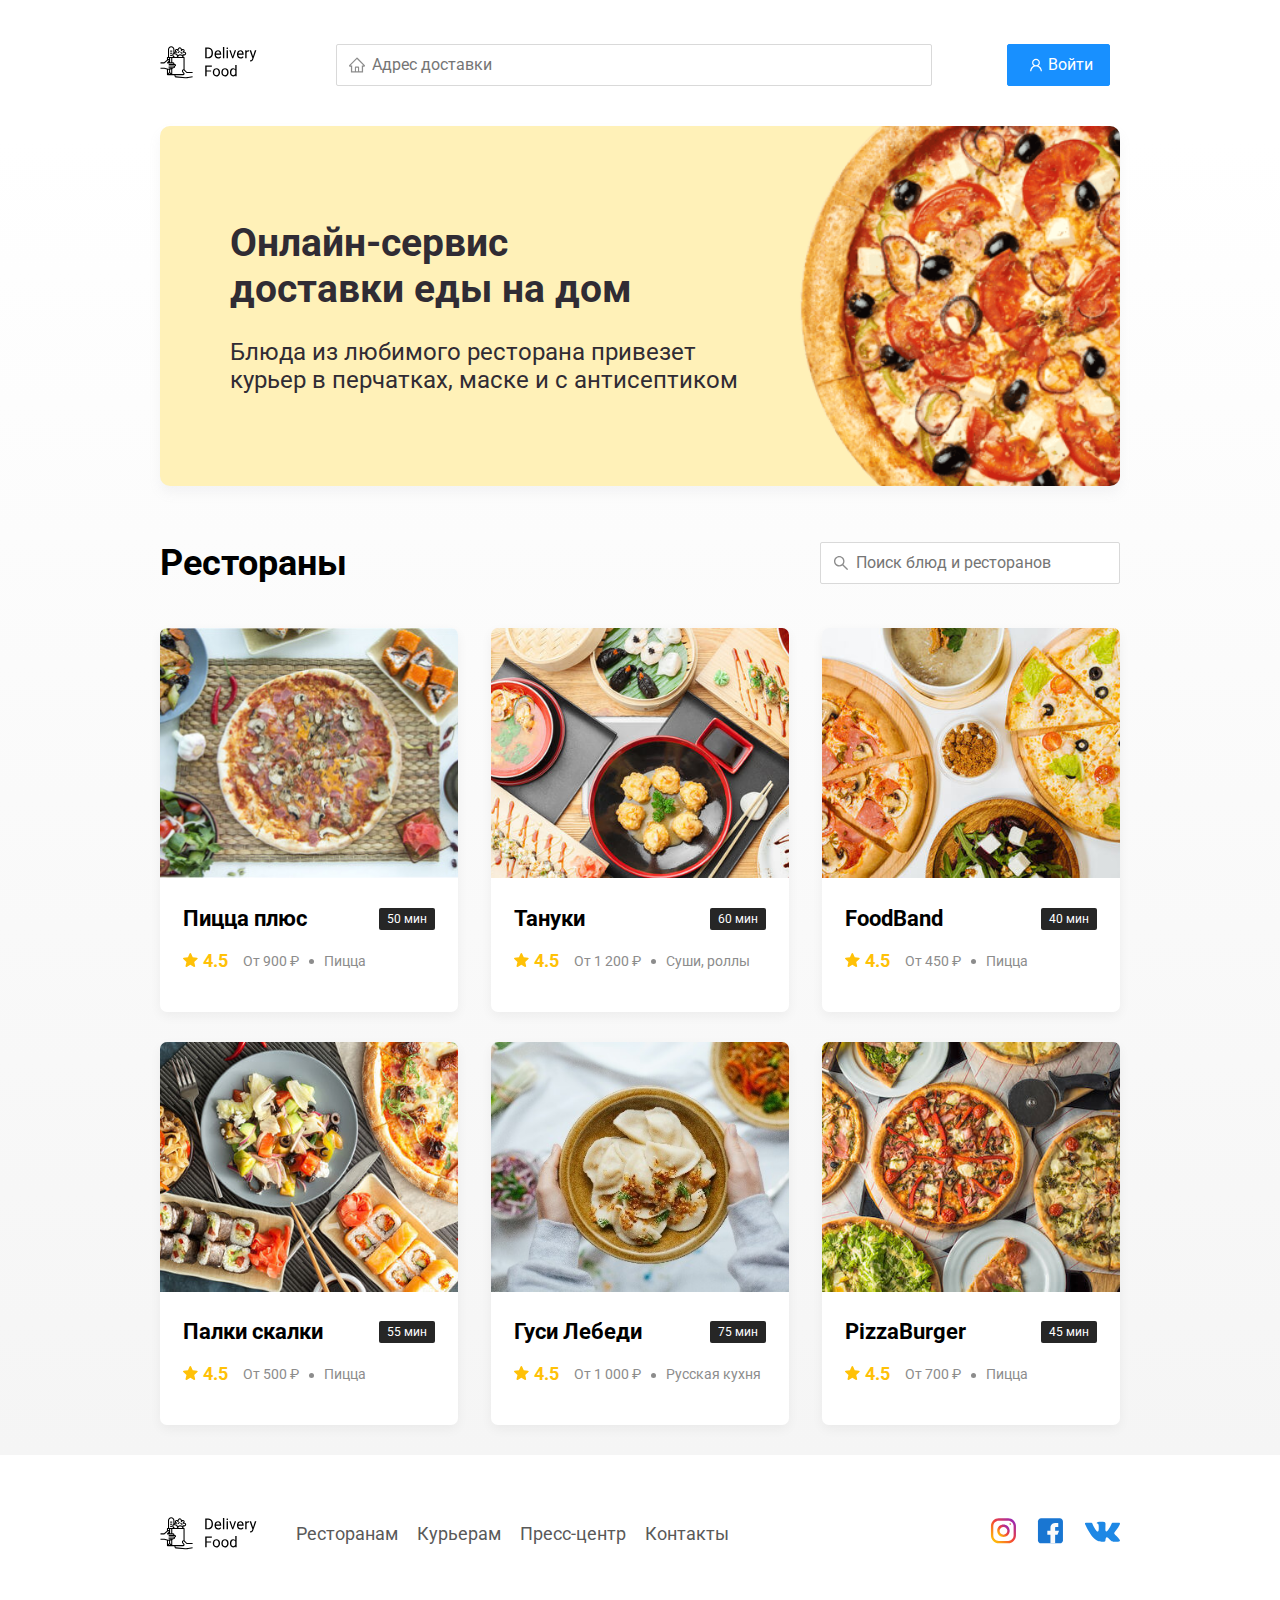
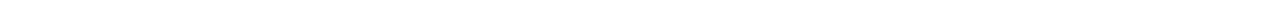
==== index.html @ c825c6dc "Added scripts for modal auth" ====
<!DOCTYPE html>
<html lang="ru">

<head>
	<meta charset="UTF-8" />
	<meta name="viewport" content="width=device-width, initial-scale=1.0" />
	<title>Delivery Food — доставка еды на дом</title>
	<link href="https://fonts.googleapis.com/css?family=Roboto:400,700&display=swap&subset=cyrillic" rel="stylesheet" />
	<link rel="stylesheet" href="css/normalize.css" />
	<link rel="stylesheet" href="css/style.css" />

	<script src="js/main.js" defer></script>
</head>

<body>
	<div class="container">
		<header class="header">
			<a class="logo">
				<img src="img/icon/logo.svg" alt="Logo" />
			</a>
			<label class="address">
				<input type="text" class="input input-address" placeholder="Адрес доставки" />
			</label>
			<div class="buttons">
				<span class="user-name"></span>
				<button class="button button-primary button-auth">
					<span class="button-auth-svg"></span>
					<span class="button-text">Войти</span>
				</button>
				<button class="button button-cart" id="cart-button">
					<span class="button-cart-svg"></span>
					<span class="button-text">Корзина</span>
				</button>
				<button class="button button-primary button-out">
					<span class="button-text">Выйти</span>
					<span class="button-out-svg"></span>
				</button>
			</div>
		</header>
	</div>
	<!-- /.container  -->

	<main class="main">
		<div class="container">
			<section class="container-promo">
				<section class="promo pizza">
					<h1 class="promo-title">Онлайн-сервис <br />доставки еды на дом</h1>
					<p class="promo-text">
						Блюда из любимого ресторана привезет курьер в перчатках, маске и с антисептиком
					</p>
				</section>
				<!-- <section class="promo kebab">
					<h1 class="promo-title">Шашлыки на майские <br> со скидкой 35%</h1>
					<p class="promo-text">
						Закажите шашлыки в любом ресторане до 10 мая и получите скидку по промокоду OMAGAD
					</p>
				</section>
				<section class="promo vegetables">
					<h1 class="promo-title">Скидка 20% на всю еду <br> по промокоду LOVE.JS</h1>
					<p class="promo-text">
						Блюдо из ресторана привезут вместе с двумя подарочными книгами по фронтенду
					</p>
				</section>
				<section class="promo sushi">
					<h1 class="promo-title">Сеты со скидкой до 30% <br> в ресторанах</h1>
					<p class="promo-text">
						Скидки на сеты до 30 мая по промокоду DADADA
					</p>
				</section> -->
			</section>
			<section class="restaurants">
				<div class="section-heading">
					<h2 class="section-title">Рестораны</h2>
					<label class="search">
						<input type="text" class="input input-search" placeholder="Поиск блюд и ресторанов" />
					</label>
				</div>
				<div class="cards cards-restaurants">
					<a href="restaurant.html" class="card card-restaurant">
						<img src="img/pizza-plus/preview.jpg" alt="image" class="card-image" />
						<div class="card-text">
							<div class="card-heading">
								<h3 class="card-title">Пицца плюс</h3>
								<span class="card-tag tag">50 мин</span>
							</div>
							<!-- /.card-heading -->
							<div class="card-info">
								<div class="rating">
									4.5
								</div>
								<div class="price">От 900 ₽</div>
								<div class="category">Пицца</div>
							</div>
							<!-- /.card-info -->
						</div>
						<!-- /.card-text -->
					</a>
					<!-- /.card -->

					<a href="restaurant.html" class="card card-restaurant">
						<img src="img/tanuki/preview.jpg" alt="image" class="card-image" />
						<div class="card-text">
							<div class="card-heading">
								<h3 class="card-title">Тануки</h3>
								<span class="card-tag tag">60 мин</span>
							</div>
							<!-- /.card-heading -->
							<div class="card-info">
								<div class="rating">
									4.5
								</div>
								<div class="price">От 1 200 ₽</div>
								<div class="category">Суши, роллы</div>
							</div>
							<!-- /.card-info -->
						</div>
						<!-- /.card-text -->
					</a>
					<!-- /.card -->

					<a href="restaurant.html" class="card card-restaurant">
						<img src="img/food-band/preview.jpg" alt="image" class="card-image" />
						<div class="card-text">
							<div class="card-heading">
								<h3 class="card-title">FoodBand</h3>
								<span class="card-tag tag">40 мин</span>
							</div>
							<!-- /.card-heading -->
							<div class="card-info">
								<div class="rating">
									4.5
								</div>
								<div class="price">От 450 ₽</div>
								<div class="category">Пицца</div>
							</div>
							<!-- /.card-info -->
						</div>
						<!-- /.card-text -->
					</a>
					<!-- /.card -->

					<a href="restaurant.html" class="card card-restaurant">
						<img src="img/palki-skalki/preview.jpg" alt="image" class="card-image" />
						<div class="card-text">
							<div class="card-heading">
								<h3 class="card-title">Палки скалки</h3>
								<span class="card-tag tag">55 мин</span>
							</div>
							<!-- /.card-heading -->
							<div class="card-info">
								<div class="rating">
									4.5
								</div>
								<div class="price">От 500 ₽</div>
								<div class="category">Пицца</div>
							</div>
							<!-- /.card-info -->
						</div>
						<!-- /.card-text -->
					</a>
					<!-- /.card -->

					<a href="restaurant.html" class="card card-restaurant">
						<img src="img/gusi-lebedi/preview.jpg" alt="image" class="card-image" />
						<div class="card-text">
							<div class="card-heading">
								<h3 class="card-title">Гуси Лебеди</h3>
								<span class="card-tag tag">75 мин</span>
							</div>
							<!-- /.card-heading -->
							<div class="card-info">
								<div class="rating">
									4.5
								</div>
								<div class="price">От 1 000 ₽</div>
								<div class="category">Русская кухня</div>
							</div>
							<!-- /.card-info -->
						</div>
						<!-- /.card-text -->
					</a>
					<!-- /.card -->

					<a href="restaurant.html" class="card card-restaurant">
						<img src="img/pizza-burger/preview.jpg" alt="image" class="card-image" />
						<div class="card-text">
							<div class="card-heading">
								<h3 class="card-title">PizzaBurger</h3>
								<span class="card-tag tag">45 мин</span>
							</div>
							<!-- /.card-heading -->
							<div class="card-info">
								<div class="rating">
									4.5
								</div>
								<div class="price">От 700 ₽</div>
								<div class="category">Пицца</div>
							</div>
							<!-- /.card-info -->
						</div>
						<!-- /.card-text -->
					</a>
					<!-- /.card -->
				</div>
				<!-- /.cards -->
			</section>
		</div>
		<!-- /.container -->
	</main>

	<footer class="footer">
		<div class="container">
			<div class="footer-block">
				<img src="img/icon/logo.svg" alt="logo" class="logo footer-logo" />
				<nav class="footer-nav">
					<a href="#" class="footer-link">Ресторанам </a>
					<a href="#" class="footer-link">Курьерам</a>
					<a href="#" class="footer-link">Пресс-центр</a>
					<a href="#" class="footer-link">Контакты</a>
				</nav>
				<div class="social-links">
					<a href="#" class="social-link"><img src="img/social/instagram.svg" alt="instagram" /></a>
					<a href="#" class="social-link"><img src="img/social/fb.svg" alt="facebook" /></a>
					<a href="#" class="social-link"><img src="img/social/vk.svg" alt="vk" /></a>
				</div>
				<!-- /.social-links -->
			</div>
			<!-- /.footer-block -->
		</div>
	</footer>

	<div class="modal modal-cart">
		<div class="modal-dialog">
			<div class="modal-header">
				<h3 class="modal-title">Корзина</h3>
				<button class="close">&times;</button>
			</div>
			<!-- /.modal-header -->
			<div class="modal-body">
				<div class="food-row">
					<span class="food-name">Ролл угорь стандарт</span>
					<strong class="food-price">250 ₽</strong>
					<div class="food-counter">
						<button class="counter-button">-</button>
						<span class="counter">1</span>
						<button class="counter-button">+</button>
					</div>
				</div>
				<!-- /.foods-row -->
				<div class="food-row">
					<span class="food-name">Ролл угорь стандарт</span>
					<strong class="food-price">250 ₽</strong>
					<div class="food-counter">
						<button class="counter-button">-</button>
						<span class="counter">1</span>
						<button class="counter-button">+</button>
					</div>
				</div>
				<!-- /.foods-row -->
				<div class="food-row">
					<span class="food-name">Ролл угорь стандарт</span>
					<strong class="food-price">250 ₽</strong>
					<div class="food-counter">
						<button class="counter-button">-</button>
						<span class="counter">1</span>
						<button class="counter-button">+</button>
					</div>
				</div>
				<!-- /.foods-row -->
				<div class="food-row">
					<span class="food-name">Ролл угорь стандарт</span>
					<strong class="food-price">250 ₽</strong>
					<div class="food-counter">
						<button class="counter-button">-</button>
						<span class="counter">1</span>
						<button class="counter-button">+</button>
					</div>
				</div>
				<!-- /.foods-row -->
			</div>
			<!-- /.modal-body -->
			<div class="modal-footer">
				<span class="modal-pricetag">1250 ₽</span>
				<div class="footer-buttons">
					<button class="button button-primary">Оформить заказ</button>
					<button class="button clear-cart">Отмена</button>
				</div>
			</div>
			<!-- /.modal-footer -->
		</div>
		<!-- /.modal-dialog -->
	</div>

	<div class="modal-auth">
		<div class="modal-dialog modal-dialog-auth">
			<button class="close-auth">&times;</button>
			<form id="logInForm">
				<fieldset class="modal-body">
					<legend class="modal-title">Авторизация</legend>
					<label class="label-auth">
						<span>Логин</span>
						<input id="login" type="text">
					</label>

					<label class="label-auth">
						<span>Пароль</span>
						<input id="password" type="password">
					</label>
				</fieldset>
				<!-- /.modal-body -->
				<div class="modal-footer">
					<div class="footer-buttons">
						<button class="button button-primary button-login" type="submit">Войти</button>
					</div>
				</div>
			</form>
			<!-- /.modal-footer -->
		</div>
		<!-- /.modal-dialog -->
	</div>
</body>

</html>
---- css/style.css ----
* {
    box-sizing: border-box;
}

body {
    font-family: "Roboto", sans-serif;
    padding-top: 44px;
}

a,
button {
    cursor: pointer;
    color: inherit;
}

.hide {
    display: none;
}

.container {
    max-width: 1200px;
    margin: auto;
}

.header {
    display: flex;
    align-items: center;
    justify-content: space-between;
    margin-bottom: 40px;
}

.input {
    background-color: #ffffff;
    border: 1px solid #d9d9d9;
    border-radius: 2px;
    font-size: 16px;
    line-height: 24px;
    padding: 8px 8px 8px 35px;
    background-repeat: no-repeat;
    background-position: left 11px center;
}

.address {
    flex: 0.8;
}

.input-address {
    width: 100%;
    background-image: url(../img/icon/home.svg);
}

.search {
    margin-left: auto;
}

.input-search {
    width: 300px;
    background-image: url(../img/icon/search.svg);

}

.buttons {
    display: flex;
    align-items: center;
}

.button {
    display: flex;
    align-items: center;
    padding: 8px 16px;
    background: #ffffff;
    border: 1px solid #d9d9d9;
    box-sizing: border-box;
    box-shadow: 0 0 2px rgba(0, 0, 0, 0.0015);
    border-radius: 2px;
    color: #595959;
    font-size: 16px;
    line-height: 24px;
}

.button:hover {
    background: #1890ff;
    border: 1px solid #1890ff;
    color: #fff;
}


.button-primary {
    background: #1890ff;
    border: 1px solid #1890ff;
    color: #fff;
    margin-right: 10px;
}

.button-primary:hover {
    background: #ffffff;
    border: 1px solid #d9d9d9;
    color: #595959;
}

.button-icon {
    margin-right: 6px;
}

.button-card-text {
    margin-right: 10px;
}

.button-auth {
    background-position: 20px 13px;
}

.button-primary .button-auth-svg {
    width: 24px;
    height: 24px;
    background-color: #fff;
    -webkit-mask: url("../img/icon/user.svg") no-repeat 50% 50%;
    mask: url("../img/icon/user.svg") no-repeat 50% 50%;
    background-repeat: no-repeat;
}

.button-primary:hover .button-auth-svg {
    background-color: #595959;
}

.button .button-cart-svg {
    width: 24px;
    height: 24px;
    background-color: #595959;
    -webkit-mask: url("../img/icon/shopping-cart.svg") no-repeat 50% 50%;
    mask: url("../img/icon/shopping-cart.svg") no-repeat 50% 50%;
    background-repeat: no-repeat;
}

.button-primary .button-cart-svg {
    background-color: #fff;
}

.button:hover .button-cart-svg {
    background-color: #fff;
}

.button-primary:hover .button-cart-svg {
    background-color: #595959;
}

.button-cart {
    display: none;
    margin: 0 5px;
}

.button-out {
    display: none;
    margin: 0 5px;
}

.user-name {
    display: none;
    margin-right: 20px;
    font-weight: bold;
    font-size: 18px;
}

.promo-slider {

    width: 600px;
    height: 300px;

}

.promo {
    box-shadow: 0 7px 12px rgba(158, 158, 163, 0.1);
    border-radius: 10px;
    padding: 68px 70px;
    margin-bottom: 56px;
}

.pizza {
    background: #fff1b8 url(../img/promo/pizza.png) no-repeat top -100px right -250px / 830px
}

.kebab {
    background: #D6E4FF url(../img/promo/kebab.png) no-repeat top 45px right 40px / 450px;
}

.vegetables {
    background: #FFF566 url(../img/promo/vegetables.png) no-repeat top 0 right 0 / 825px
}

.sushi {
    background: #FFF1F0 url(../img/promo/sushi.png) no-repeat top 10px right 15px / 500px
}

.promo-title {
    font-style: normal;
    font-weight: bold;
    font-size: 39px;
    line-height: 46px;
    color: #302c34;
}

.promo-text {
    font-style: normal;
    font-weight: normal;
    font-size: 24px;
    line-height: 28px;
    color: #302c34;
    max-width: 538px;
}

.main {
    background: linear-gradient(180deg, rgba(245, 245, 245, 0) 1.04%, #f5f5f5 100%);
}

.section-heading {
    display: flex;
    align-items: center;
    margin-bottom: 44px;
}

.section-title {
    font-style: normal;
    font-weight: bold;
    font-size: 36px;
    line-height: 42px;
    margin: 0 30px 0 0;
    color: #000000;
}

.cards {
    display: flex;
    align-items: flex-start;
    justify-content: space-between;
    flex-wrap: wrap;
}

.card {
    background: #ffffff;
    box-shadow: 0 4px 12px rgba(0, 0, 0, 0.05);
    border-radius: 7px;
    overflow: hidden;
    margin-bottom: 30px;
    flex-basis: 31%;
    text-decoration: none;

}

.card-restaurant {
    cursor: pointer
}

.card-image {
    width: 100%;
    height: 250px;
    object-fit: cover;
}


.card-text {
    padding: 20px 23px 35px;
    min-height: 275px;
    display: flex;
    flex-direction: column;
}



.restaurants .card-text {
    min-height: auto;
}

.card-heading {
    display: flex;
    align-items: center;
    justify-content: space-between;
    margin-bottom: 10px;
}

.card-title {
    margin: 0;
    font-style: normal;
    font-weight: bold;
    font-size: 22px;
    line-height: 32px;
}

.card-title-reg {
    font-weight: 400;
}

.card-tag {
    font-style: normal;
    font-weight: normal;
    font-size: 12px;
    line-height: 20px;
    color: #ffffff;
    background: #262626;
    border-radius: 2px;
    padding: 1px 8px;
}

.card-info {
    display: flex;
    align-items: center;
    flex-wrap: wrap;
}

.card-buttons {
    display: flex;
    margin-top: 24px;
    flex-grow: 1;
    align-items: flex-end;
}

.card-price-bold {
    font-weight: bold;
    font-size: 20px;
    line-height: 32px;
    margin-left: 30px;
}

.rating {
    background-image: url("../img/icon/rating.svg");
    background-repeat: no-repeat;
    background-position: 0 7px;
    padding-left: 20px;
    margin-right: 26px;
    color: #ffc107;
    font-weight: bold;
    font-size: 18px;
    line-height: 32px;
}

.price,
.category {
    color: #8c8c8c;
    font-size: 18px;
    line-height: 32px;
}

.price {
    margin-right: 10px;
}

.ingredients {
    color: #8c8c8c;
    font-size: 18px;
    line-height: 21px;
}

.category {
    text-overflow: ellipsis;
    overflow: hidden;
    white-space: nowrap;
    max-width: 150px;
}

.price:after {
    content: "";
    width: 5px;
    height: 5px;
    background-color: #8c8c8c;
    display: inline-block;
    vertical-align: middle;
    border-radius: 50%;
    margin-left: 10px;
}

.footer {
    padding: 60px 0;
}

.footer-block {
    display: flex;
    align-items: center;
    justify-content: space-between;
}

.footer-nav {
    margin-left: 35px;
    margin-right: auto;
}

.footer-link {
    display: inline-block;
    color: #595959;
    font-style: normal;
    font-weight: normal;
    font-size: 18px;
    line-height: 21px;
    text-decoration: none;
}

.footer-link:not(:last-child) {
    margin-right: 15px;
}

.social-links {
    display: flex;
    align-items: center;
}

.social-link:not(:last-child) {
    margin-right: 21px;
}

.modal {
    position: fixed;
    left: 0;
    top: 0;
    width: 100%;
    height: 100%;
    background: rgba(0, 0, 0, 0.4);
    display: none;
    z-index: 999;
}

.modal-auth {
    position: fixed;
    left: 0;
    top: 0;
    width: 100%;
    height: 100%;
    background: rgba(0, 0, 0, 0.4);
    display: none;
    z-index: 999;
}

.is-open {
    display: flex;
}

.modal-dialog {
    max-width: 780px;
    width: 95%;
    background: #ffffff;
    border-radius: 5px;
    margin: auto;
    padding: 40px 45px;
}

.modal-dialog-auth {
    width: auto;
    position: relative;
}

.label-auth {
    display: block;
    margin: 30px;
}

.label-auth span {
    width: 80px;
    display: inline-block;
}

.modal-header {
    display: flex;
    align-items: center;
    justify-content: space-between;
    margin-bottom: 45px;
}

.modal-title {
    margin: 0;
    font-weight: bold;
    font-size: 36px;
    line-height: 42px;
}

.close {
    font-size: 36px;
    border: none;
    background-color: transparent;
}

.close-auth {
    font-size: 36px;
    border: none;
    background-color: transparent;
    position: absolute;
    top: 10px;
    right: 20px;
}

.modal-body {
    margin-bottom: 22px;
}

.food-row {
    display: flex;
    align-items: flex-start;
    justify-content: space-between;
    padding-bottom: 8px;
    border-bottom: 1px solid #d9d9d9;
    margin-bottom: 15px;
}

.food-name {
    font-weight: normal;
    font-size: 18px;
    line-height: 32px;
}

.food-price {
    margin-left: auto;
    margin-right: 47px;
    font-weight: bold;
    font-size: 20px;
    line-height: 32px;
}

.food-counter {
    display: flex;
    align-items: center;
}

.counter-button {
    display: flex;
    align-items: center;
    justify-content: center;
    width: 39px;
    height: 32px;
    background: #ffffff;
    border: 1px solid #40a9ff;
    box-sizing: border-box;
    border-radius: 2px;
    font-weight: normal;
    font-size: 14px;
    line-height: 22px;
    color: #40a9ff;
}

.counter-button:hover {
    background: #40a9ff;
    border: 1px solid #ffffff;
    color: #ffffff;
}

.counter {
    font-size: 16px;
    line-height: 24px;
    margin-left: 10px;
    margin-right: 10px;
}

.modal-footer {
    display: flex;
    align-items: center;
    justify-content: space-between;
}

.modal-auth .modal-footer {
    justify-content: flex-end;
}

.footer-buttons {
    display: flex;
    align-items: center;
}

.modal-pricetag {
    background: #262626;
    border-radius: 5px;
    color: #ffffff;
    padding: 15px 20px;
    font-size: 20px;
    line-height: 23px;
}

.hide {
    display: none;
}

.show-modal {
    display: flex;
}

.show-block {
    display: block;
}

.error {
    border: 2px solid red;
}

.error-message {
    font-style: italic;
    margin-bottom: 0;
    margin-top: 1rem;
}


@media (max-width: 1366px) {
    .container {
        max-width: 960px;
    }

    .pizza {
        background-position: center right -300px;
        background-size: 750px;
    }


    .kebab {
        background-position: top -5px right -93px;
        background-size: 530px;
    }

    .vegetables {
        background-position: top 0 right -93px;
        background-size: 820px;
    }

    .sushi {
        background-position: center right -90px;
    }

    .rating {
        margin-right: 15px;
    }

    .category,
    .price {
        font-size: 14px;
    }
}

@media (max-width: 992px) {
    .container {
        max-width: 750px;
    }



    .pizza {
        padding: 50px;
        background-size: 500px;
        background-position: center right -200px;
    }


    .kebab {
        background-position: top 55px right -100px;
        background-size: 385px;
    }

    .vegetables {
        background-position: top 0 right -280px;
        background-size: 810px;
    }

    .sushi {
        background-position: top 30px right -175px;
    }



    .promo-text {
        font-size: 18px;
        max-width: 400px;
    }

    .card {
        flex-basis: 49%;
    }

    .footer-link {
        font-size: 16px;
    }
}

@media (max-width: 768px) {
    .container {
        max-width: 560px;
    }

    .card-info {
        flex-wrap: wrap;
    }

    .card .rating {
        flex-basis: 100%;
    }

    .card-title {
        font-size: 18px;
    }

    .card-text {
        min-height: 290px;
    }

    .card-price-bold {
        margin-left: 20px;
    }


    .pizza {
        background-size: 400px;
        background-position: bottom 50px right -200px;
    }


    .kebab {
        background-position: top -5px right -74px;
        background-size: 300px;
    }

    .vegetables {
        background-position: top 0 right -240px;
        background-size: 702px;
    }

    .sushi {
        background-position: top -24px right -75px;
        background-size: 302px;
    }

    .promo-title {
        font-size: 24px;
        line-height: 1.4;
    }

    .promo-text {
        margin-top: 0;
    }
}

@media (max-width: 578px) {
    .container {
        width: 90%;
    }

    .address {
        min-width: 100%;
        order: 1;
    }

    .header {
        flex-wrap: wrap;
    }

    .input-address {
        margin-top: 15px;
        order: 5;
        flex: 1;
    }

    .promo {
        background-image: none;
    }

    .promo-title {
        margin-bottom: 10px;
    }

    .section-title {
        font-size: 20px;
    }

    .card {
        flex-basis: 100%;
    }

    .card-text {
        min-height: auto;
    }

    .card-image {
        width: 100%;
    }

    .footer {
        padding: 30px 0;
    }

    .footer-block {
        align-items: flex-start;
    }

    .footer-nav {
        margin-left: 0;
        margin-right: 0;
        order: 0;
        display: flex;
        flex-direction: column;
    }

    .footer-logo {
        margin-right: 15px;
        order: 1;
    }

    .social-links {
        order: 2;
    }
}

@media (max-width: 480px) {
    .button-text {
        display: none;
    }

    .button-icon {
        margin: 0;
    }

    .user-name {
        margin: 10px;

    }

    .buttons {
        flex-wrap: wrap;
        margin-left: auto;
    }

    .button {
        min-height: 40px;
        padding: 5px 12px;

    }

    .button-out-svg {
        width: 24px;
        height: 24px;
        background-color: #fff;
        -webkit-mask: url(../img/icon/logout.svg) no-repeat 50% 50%;
        mask: url(../img/icon/logout.svg) no-repeat 50% 50%;
        background-repeat: no-repeat;
        -webkit-mask-size: 20px;
        mask-size: 20px;
    }

    .promo {
        padding: 20px;
    }

    .section-heading {
        flex-wrap: wrap;
    }

    .footer-block {
        flex-wrap: wrap;
        flex-direction: column;
        align-items: center;
    }

    .footer-logo {
        order: 0;
        margin-bottom: 20px;
    }

    .footer-nav {
        margin-bottom: 20px;
        text-align: center;
    }

    .footer-link:not(:last-child) {
        margin-right: 0;
    }
}
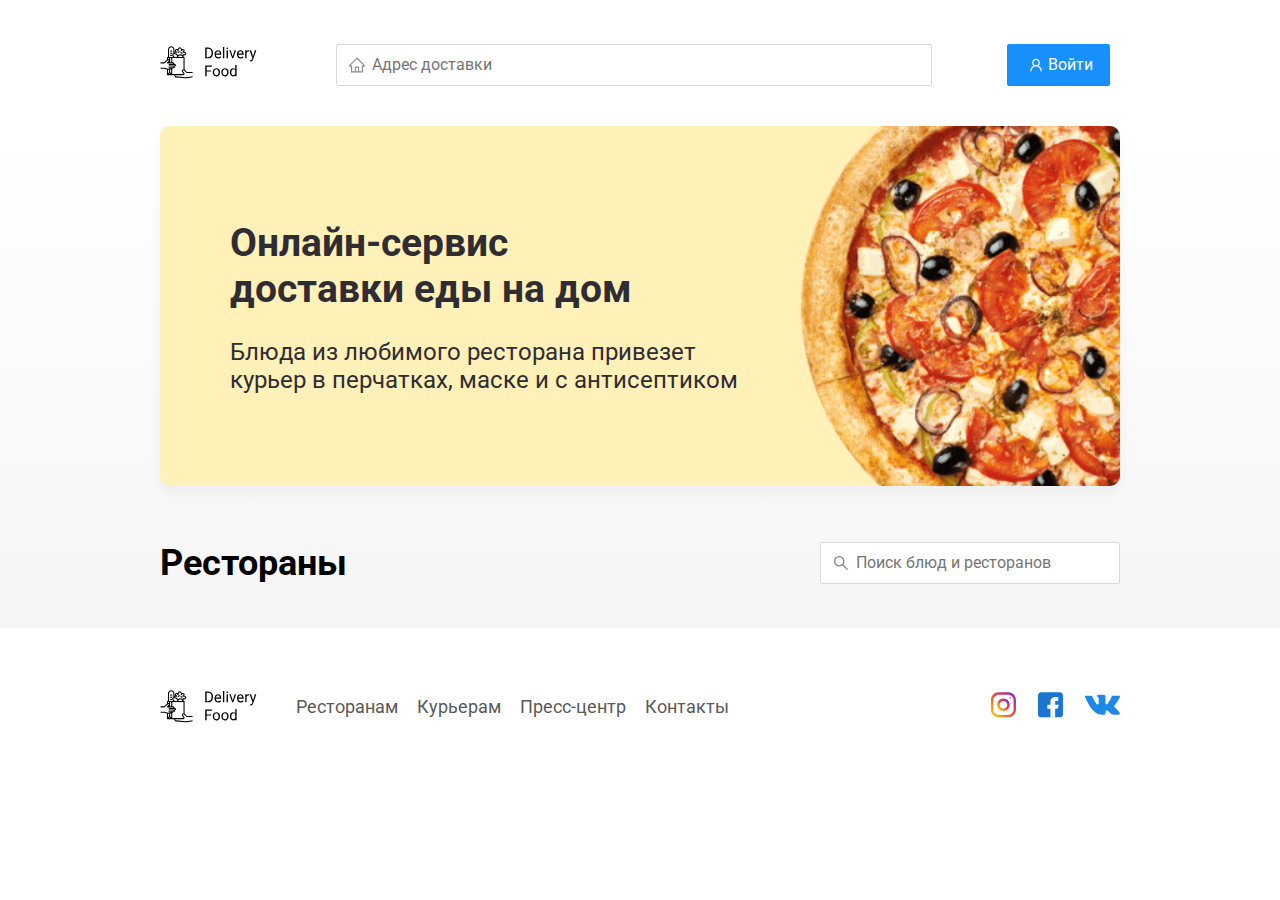
==== commit a2d145ad: "Added dynamic render for goods" ====
--- a/index.html
+++ b/index.html
@@ -9,7 +9,8 @@
 	<link rel="stylesheet" href="css/normalize.css" />
 	<link rel="stylesheet" href="css/style.css" />
 
-	<script src="js/main.js" defer></script>
+	<script src="js/auth.js" defer></script>
+	<script src="js/partners.js" defer></script>
 </head>
 
 <body>
@@ -75,133 +76,8 @@
 						<input type="text" class="input input-search" placeholder="Поиск блюд и ресторанов" />
 					</label>
 				</div>
-				<div class="cards cards-restaurants">
-					<a href="restaurant.html" class="card card-restaurant">
-						<img src="img/pizza-plus/preview.jpg" alt="image" class="card-image" />
-						<div class="card-text">
-							<div class="card-heading">
-								<h3 class="card-title">Пицца плюс</h3>
-								<span class="card-tag tag">50 мин</span>
-							</div>
-							<!-- /.card-heading -->
-							<div class="card-info">
-								<div class="rating">
-									4.5
-								</div>
-								<div class="price">От 900 ₽</div>
-								<div class="category">Пицца</div>
-							</div>
-							<!-- /.card-info -->
-						</div>
-						<!-- /.card-text -->
-					</a>
-					<!-- /.card -->
-
-					<a href="restaurant.html" class="card card-restaurant">
-						<img src="img/tanuki/preview.jpg" alt="image" class="card-image" />
-						<div class="card-text">
-							<div class="card-heading">
-								<h3 class="card-title">Тануки</h3>
-								<span class="card-tag tag">60 мин</span>
-							</div>
-							<!-- /.card-heading -->
-							<div class="card-info">
-								<div class="rating">
-									4.5
-								</div>
-								<div class="price">От 1 200 ₽</div>
-								<div class="category">Суши, роллы</div>
-							</div>
-							<!-- /.card-info -->
-						</div>
-						<!-- /.card-text -->
-					</a>
-					<!-- /.card -->
-
-					<a href="restaurant.html" class="card card-restaurant">
-						<img src="img/food-band/preview.jpg" alt="image" class="card-image" />
-						<div class="card-text">
-							<div class="card-heading">
-								<h3 class="card-title">FoodBand</h3>
-								<span class="card-tag tag">40 мин</span>
-							</div>
-							<!-- /.card-heading -->
-							<div class="card-info">
-								<div class="rating">
-									4.5
-								</div>
-								<div class="price">От 450 ₽</div>
-								<div class="category">Пицца</div>
-							</div>
-							<!-- /.card-info -->
-						</div>
-						<!-- /.card-text -->
-					</a>
-					<!-- /.card -->
-
-					<a href="restaurant.html" class="card card-restaurant">
-						<img src="img/palki-skalki/preview.jpg" alt="image" class="card-image" />
-						<div class="card-text">
-							<div class="card-heading">
-								<h3 class="card-title">Палки скалки</h3>
-								<span class="card-tag tag">55 мин</span>
-							</div>
-							<!-- /.card-heading -->
-							<div class="card-info">
-								<div class="rating">
-									4.5
-								</div>
-								<div class="price">От 500 ₽</div>
-								<div class="category">Пицца</div>
-							</div>
-							<!-- /.card-info -->
-						</div>
-						<!-- /.card-text -->
-					</a>
-					<!-- /.card -->
-
-					<a href="restaurant.html" class="card card-restaurant">
-						<img src="img/gusi-lebedi/preview.jpg" alt="image" class="card-image" />
-						<div class="card-text">
-							<div class="card-heading">
-								<h3 class="card-title">Гуси Лебеди</h3>
-								<span class="card-tag tag">75 мин</span>
-							</div>
-							<!-- /.card-heading -->
-							<div class="card-info">
-								<div class="rating">
-									4.5
-								</div>
-								<div class="price">От 1 000 ₽</div>
-								<div class="category">Русская кухня</div>
-							</div>
-							<!-- /.card-info -->
-						</div>
-						<!-- /.card-text -->
-					</a>
-					<!-- /.card -->
-
-					<a href="restaurant.html" class="card card-restaurant">
-						<img src="img/pizza-burger/preview.jpg" alt="image" class="card-image" />
-						<div class="card-text">
-							<div class="card-heading">
-								<h3 class="card-title">PizzaBurger</h3>
-								<span class="card-tag tag">45 мин</span>
-							</div>
-							<!-- /.card-heading -->
-							<div class="card-info">
-								<div class="rating">
-									4.5
-								</div>
-								<div class="price">От 700 ₽</div>
-								<div class="category">Пицца</div>
-							</div>
-							<!-- /.card-info -->
-						</div>
-						<!-- /.card-text -->
-					</a>
-					<!-- /.card -->
-				</div>
+				
+				<div class="cards cards-restaurants"></div>
 				<!-- /.cards -->
 			</section>
 		</div>
